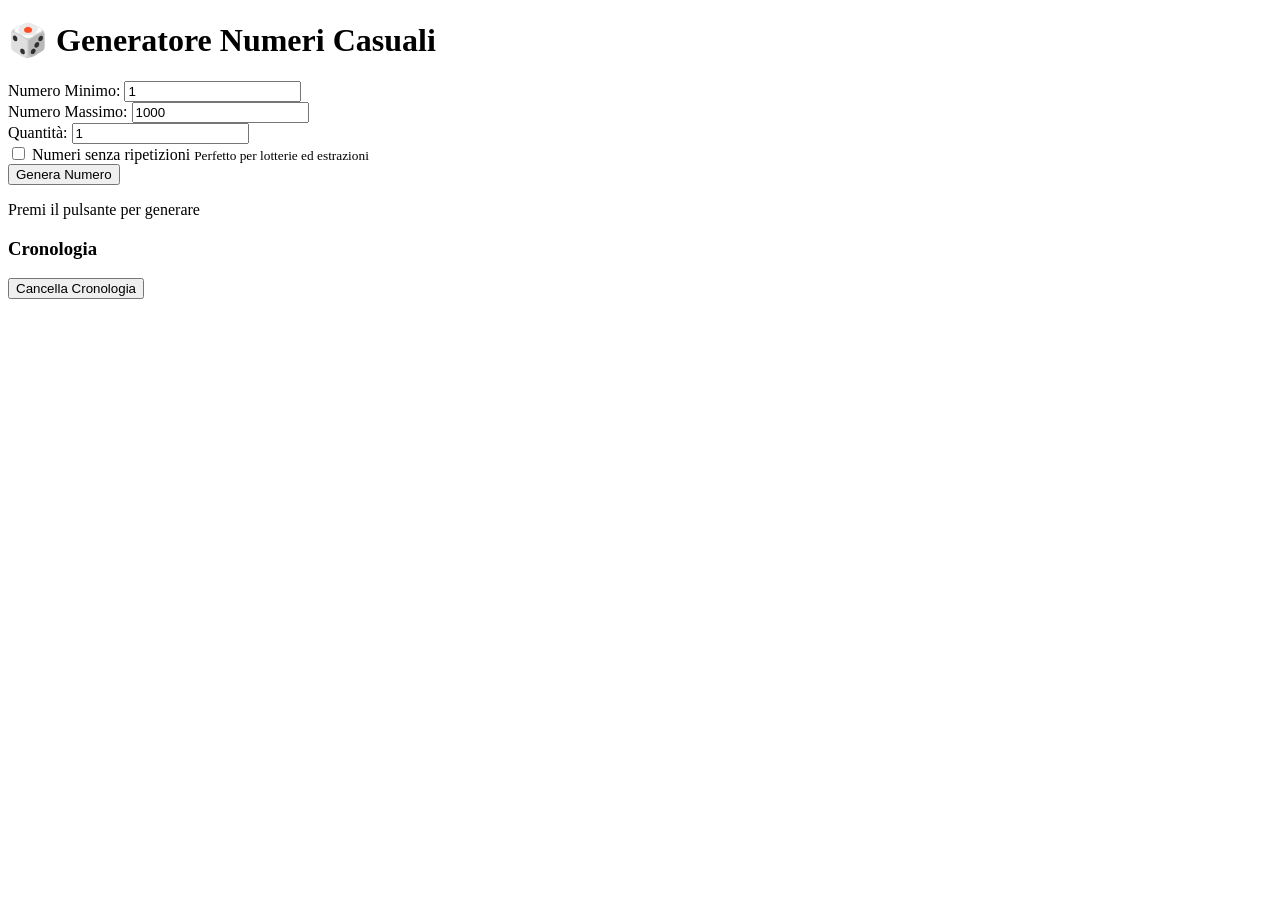
==== index.html @ 2c7859e4 "Aggiungi opzione per numeri senza ripetizioni - interfaccia" ====
<!DOCTYPE html>
<html lang="it">
<head>
    <meta charset="UTF-8">
    <meta name="viewport" content="width=device-width, initial-scale=1.0">
    <title>Generatore Numeri Casuali</title>
    <link rel="stylesheet" href="style.css">
</head>
<body>
    <div class="container">
        <h1>🎲 Generatore Numeri Casuali</h1>
        
        <div class="settings">
            <div class="input-group">
                <label for="min">Numero Minimo:</label>
                <input type="number" id="min" value="1">
            </div>
            
            <div class="input-group">
                <label for="max">Numero Massimo:</label>
                <input type="number" id="max" value="1000">
            </div>
            
            <div class="input-group">
                <label for="count">Quantità:</label>
                <input type="number" id="count" value="1" min="1">
            </div>
            
            <div class="input-group checkbox-group">
                <label class="checkbox-label">
                    <input type="checkbox" id="uniqueNumbers">
                    <span class="checkmark"></span>
                    Numeri senza ripetizioni
                    <small class="help-text">Perfetto per lotterie ed estrazioni</small>
                </label>
            </div>
        </div>
        
        <button id="generateBtn" class="generate-btn">Genera Numero</button>
        
        <div class="result" id="result">
            <p>Premi il pulsante per generare</p>
        </div>
        
        <div class="history">
            <h3>Cronologia</h3>
            <div id="historyList"></div>
            <button id="clearBtn" class="clear-btn">Cancella Cronologia</button>
        </div>
    </div>
    
    <script src="script.js"></script>
</body>
</html>
---- style.css ----
{\rtf1\ansi\ansicpg1252\cocoartf2865
\cocoatextscaling0\cocoaplatform0{\fonttbl\f0\fswiss\fcharset0 Helvetica;}
{\colortbl;\red255\green255\blue255;}
{\*\expandedcolortbl;;}
\paperw11900\paperh16840\margl1440\margr1440\vieww11520\viewh8400\viewkind0
\pard\tx720\tx1440\tx2160\tx2880\tx3600\tx4320\tx5040\tx5760\tx6480\tx7200\tx7920\tx8640\pardirnatural\partightenfactor0

\f0\fs24 \cf0 * \{\
    margin: 0;\
    padding: 0;\
    box-sizing: border-box;\
\}\
\
body \{\
    font-family: 'Segoe UI', Tahoma, Geneva, Verdana, sans-serif;\
    background: linear-gradient(135deg, #667eea 0%, #764ba2 100%);\
    min-height: 100vh;\
    display: flex;\
    justify-content: center;\
    align-items: center;\
    padding: 20px;\
\}\
\
.container \{\
    background: white;\
    border-radius: 20px;\
    padding: 40px;\
    box-shadow: 0 20px 60px rgba(0, 0, 0, 0.3);\
    max-width: 500px;\
    width: 100%;\
\}\
\
h1 \{\
    text-align: center;\
    color: #333;\
    margin-bottom: 30px;\
    font-size: 2em;\
\}\
\
.settings \{\
    display: flex;\
    flex-direction: column;\
    gap: 15px;\
    margin-bottom: 25px;\
\}\
\
.input-group \{\
    display: flex;\
    flex-direction: column;\
    gap: 5px;\
\}\
\
label \{\
    color: #555;\
    font-weight: 600;\
    font-size: 0.9em;\
\}\
\
input[type="number"] \{\
    padding: 12px;\
    border: 2px solid #e0e0e0;\
    border-radius: 8px;\
    font-size: 1em;\
    transition: border-color 0.3s;\
\}\
\
input[type="number"]:focus \{\
    outline: none;\
    border-color: #667eea;\
\}\
\
.generate-btn \{\
    width: 100%;\
    padding: 15px;\
    background: linear-gradient(135deg, #667eea 0%, #764ba2 100%);\
    color: white;\
    border: none;\
    border-radius: 10px;\
    font-size: 1.1em;\
    font-weight: 600;\
    cursor: pointer;\
    transition: transform 0.2s, box-shadow 0.2s;\
\}\
\
.generate-btn:hover \{\
    transform: translateY(-2px);\
    box-shadow: 0 5px 20px rgba(102, 126, 234, 0.4);\
\}\
\
.generate-btn:active \{\
    transform: translateY(0);\
\}\
\
.result \{\
    margin: 25px 0;\
    padding: 30px;\
    background: #f8f9fa;\
    border-radius: 10px;\
    text-align: center;\
    min-height: 100px;\
    display: flex;\
    align-items: center;\
    justify-content: center;\
\}\
\
.result p \{\
    color: #666;\
    font-size: 1.1em;\
\}\
\
.numbers \{\
    display: flex;\
    flex-wrap: wrap;\
    gap: 10px;\
    justify-content: center;\
\}\
\
.number \{\
    background: linear-gradient(135deg, #667eea 0%, #764ba2 100%);\
    color: white;\
    padding: 15px 25px;\
    border-radius: 10px;\
    font-size: 1.5em;\
    font-weight: 700;\
    animation: fadeIn 0.3s ease-in;\
\}\
\
@keyframes fadeIn \{\
    from \{\
        opacity: 0;\
        transform: scale(0.8);\
    \}\
    to \{\
        opacity: 1;\
        transform: scale(1);\
    \}\
\}\
\
.history \{\
    margin-top: 30px;\
    padding-top: 20px;\
    border-top: 2px solid #e0e0e0;\
\}\
\
.history h3 \{\
    color: #333;\
    margin-bottom: 15px;\
    font-size: 1.2em;\
\}\
\
#historyList \{\
    max-height: 200px;\
    overflow-y: auto;\
    margin-bottom: 15px;\
\}\
\
.history-item \{\
    padding: 10px;\
    background: #f8f9fa;\
    margin-bottom: 8px;\
    border-radius: 6px;\
    color: #555;\
    font-size: 0.9em;\
\}\
\
.clear-btn \{\
    width: 100%;\
    padding: 10px;\
    background: #dc3545;\
    color: white;\
    border: none;\
    border-radius: 8px;\
    cursor: pointer;\
    font-weight: 600;\
    transition: background 0.3s;\
\}\
\
.clear-btn:hover \{\
    background: #c82333;\
\}\
\
@media (max-width: 600px) \{\
    .container \{\
        padding: 25px;\
    \}\
    \
    h1 \{\
        font-size: 1.5em;\
    \}\
\}\
}
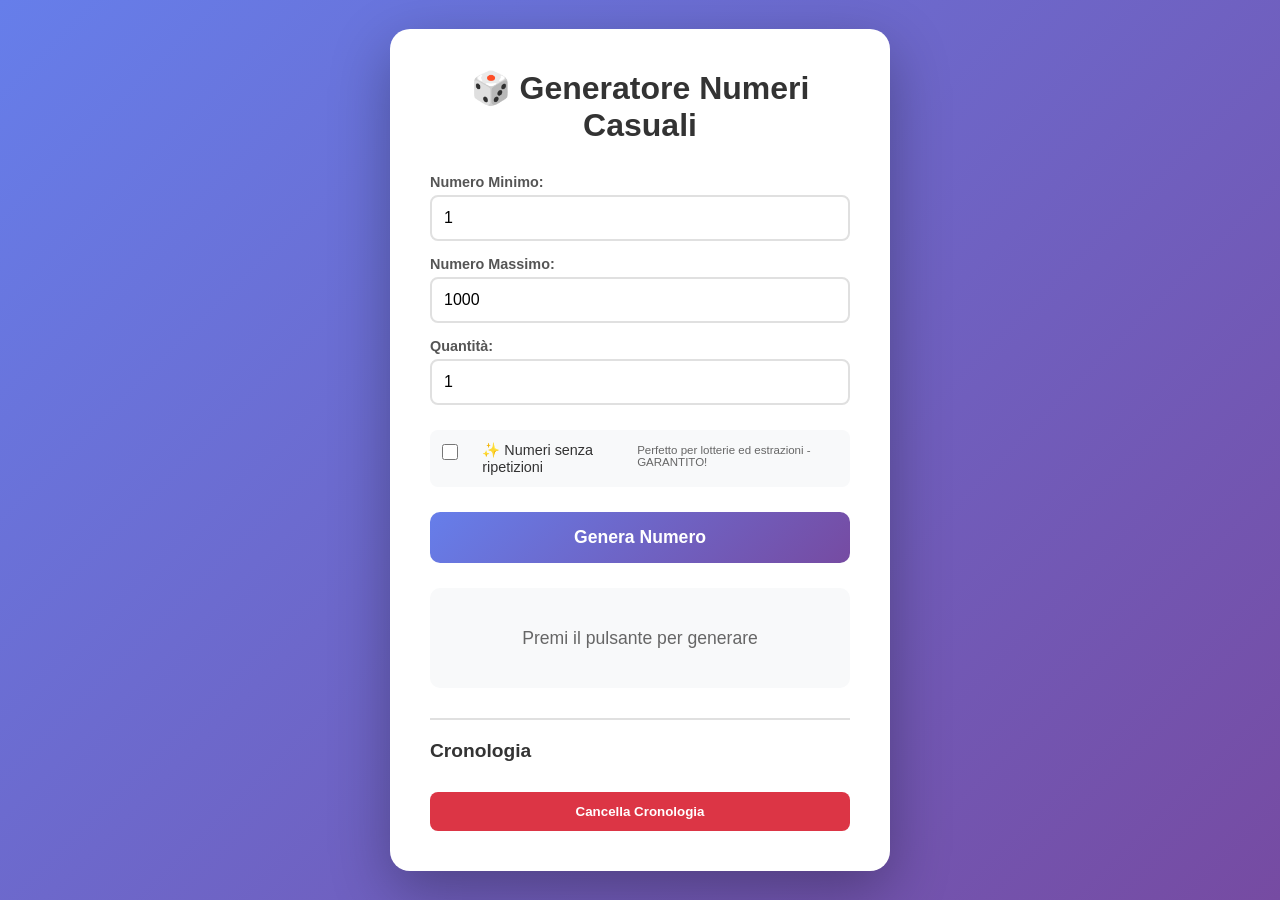
==== commit 4c2314e1: "🚀 FORCE UPDATE: Forza aggiornamento GitHub Pages con checkbox visibile" ====
--- a/index.html
+++ b/index.html
@@ -30,8 +30,8 @@
                 <label class="checkbox-label">
                     <input type="checkbox" id="uniqueNumbers">
                     <span class="checkmark"></span>
-                    Numeri senza ripetizioni
-                    <small class="help-text">Perfetto per lotterie ed estrazioni</small>
+                    ✨ Numeri senza ripetizioni
+                    <small class="help-text">Perfetto per lotterie ed estrazioni - GARANTITO!</small>
                 </label>
             </div>
         </div>
--- a/style.css
+++ b/style.css
@@ -1,191 +1,339 @@
-{\rtf1\ansi\ansicpg1252\cocoartf2865
-\cocoatextscaling0\cocoaplatform0{\fonttbl\f0\fswiss\fcharset0 Helvetica;}
-{\colortbl;\red255\green255\blue255;}
-{\*\expandedcolortbl;;}
-\paperw11900\paperh16840\margl1440\margr1440\vieww11520\viewh8400\viewkind0
-\pard\tx720\tx1440\tx2160\tx2880\tx3600\tx4320\tx5040\tx5760\tx6480\tx7200\tx7920\tx8640\pardirnatural\partightenfactor0
-
-\f0\fs24 \cf0 * \{\
-    margin: 0;\
-    padding: 0;\
-    box-sizing: border-box;\
-\}\
-\
-body \{\
-    font-family: 'Segoe UI', Tahoma, Geneva, Verdana, sans-serif;\
-    background: linear-gradient(135deg, #667eea 0%, #764ba2 100%);\
-    min-height: 100vh;\
-    display: flex;\
-    justify-content: center;\
-    align-items: center;\
-    padding: 20px;\
-\}\
-\
-.container \{\
-    background: white;\
-    border-radius: 20px;\
-    padding: 40px;\
-    box-shadow: 0 20px 60px rgba(0, 0, 0, 0.3);\
-    max-width: 500px;\
-    width: 100%;\
-\}\
-\
-h1 \{\
-    text-align: center;\
-    color: #333;\
-    margin-bottom: 30px;\
-    font-size: 2em;\
-\}\
-\
-.settings \{\
-    display: flex;\
-    flex-direction: column;\
-    gap: 15px;\
-    margin-bottom: 25px;\
-\}\
-\
-.input-group \{\
-    display: flex;\
-    flex-direction: column;\
-    gap: 5px;\
-\}\
-\
-label \{\
-    color: #555;\
-    font-weight: 600;\
-    font-size: 0.9em;\
-\}\
-\
-input[type="number"] \{\
-    padding: 12px;\
-    border: 2px solid #e0e0e0;\
-    border-radius: 8px;\
-    font-size: 1em;\
-    transition: border-color 0.3s;\
-\}\
-\
-input[type="number"]:focus \{\
-    outline: none;\
-    border-color: #667eea;\
-\}\
-\
-.generate-btn \{\
-    width: 100%;\
-    padding: 15px;\
-    background: linear-gradient(135deg, #667eea 0%, #764ba2 100%);\
-    color: white;\
-    border: none;\
-    border-radius: 10px;\
-    font-size: 1.1em;\
-    font-weight: 600;\
-    cursor: pointer;\
-    transition: transform 0.2s, box-shadow 0.2s;\
-\}\
-\
-.generate-btn:hover \{\
-    transform: translateY(-2px);\
-    box-shadow: 0 5px 20px rgba(102, 126, 234, 0.4);\
-\}\
-\
-.generate-btn:active \{\
-    transform: translateY(0);\
-\}\
-\
-.result \{\
-    margin: 25px 0;\
-    padding: 30px;\
-    background: #f8f9fa;\
-    border-radius: 10px;\
-    text-align: center;\
-    min-height: 100px;\
-    display: flex;\
-    align-items: center;\
-    justify-content: center;\
-\}\
-\
-.result p \{\
-    color: #666;\
-    font-size: 1.1em;\
-\}\
-\
-.numbers \{\
-    display: flex;\
-    flex-wrap: wrap;\
-    gap: 10px;\
-    justify-content: center;\
-\}\
-\
-.number \{\
-    background: linear-gradient(135deg, #667eea 0%, #764ba2 100%);\
-    color: white;\
-    padding: 15px 25px;\
-    border-radius: 10px;\
-    font-size: 1.5em;\
-    font-weight: 700;\
-    animation: fadeIn 0.3s ease-in;\
-\}\
-\
-@keyframes fadeIn \{\
-    from \{\
-        opacity: 0;\
-        transform: scale(0.8);\
-    \}\
-    to \{\
-        opacity: 1;\
-        transform: scale(1);\
-    \}\
-\}\
-\
-.history \{\
-    margin-top: 30px;\
-    padding-top: 20px;\
-    border-top: 2px solid #e0e0e0;\
-\}\
-\
-.history h3 \{\
-    color: #333;\
-    margin-bottom: 15px;\
-    font-size: 1.2em;\
-\}\
-\
-#historyList \{\
-    max-height: 200px;\
-    overflow-y: auto;\
-    margin-bottom: 15px;\
-\}\
-\
-.history-item \{\
-    padding: 10px;\
-    background: #f8f9fa;\
-    margin-bottom: 8px;\
-    border-radius: 6px;\
-    color: #555;\
-    font-size: 0.9em;\
-\}\
-\
-.clear-btn \{\
-    width: 100%;\
-    padding: 10px;\
-    background: #dc3545;\
-    color: white;\
-    border: none;\
-    border-radius: 8px;\
-    cursor: pointer;\
-    font-weight: 600;\
-    transition: background 0.3s;\
-\}\
-\
-.clear-btn:hover \{\
-    background: #c82333;\
-\}\
-\
-@media (max-width: 600px) \{\
-    .container \{\
-        padding: 25px;\
-    \}\
-    \
-    h1 \{\
-        font-size: 1.5em;\
-    \}\
-\}\
+* {
+    margin: 0;
+    padding: 0;
+    box-sizing: border-box;
+}
+
+body {
+    font-family: 'Segoe UI', Tahoma, Geneva, Verdana, sans-serif;
+    background: linear-gradient(135deg, #667eea 0%, #764ba2 100%);
+    min-height: 100vh;
+    display: flex;
+    justify-content: center;
+    align-items: center;
+    padding: 20px;
+}
+
+.container {
+    background: white;
+    border-radius: 20px;
+    padding: 40px;
+    box-shadow: 0 20px 60px rgba(0, 0, 0, 0.3);
+    max-width: 500px;
+    width: 100%;
+}
+
+h1 {
+    text-align: center;
+    color: #333;
+    margin-bottom: 30px;
+    font-size: 2em;
+}
+
+.settings {
+    display: flex;
+    flex-direction: column;
+    gap: 15px;
+    margin-bottom: 25px;
+}
+
+.input-group {
+    display: flex;
+    flex-direction: column;
+    gap: 5px;
+}
+
+label {
+    color: #555;
+    font-weight: 600;
+    font-size: 0.9em;
+}
+
+input[type="number"] {
+    padding: 12px;
+    border: 2px solid #e0e0e0;
+    border-radius: 8px;
+    font-size: 1em;
+    transition: border-color 0.3s;
+}
+
+input[type="number"]:focus {
+    outline: none;
+    border-color: #667eea;
+}
+
+/* Styling per checkbox numeri unici */
+.checkbox-group {
+    margin-top: 10px;
+}
+
+.checkbox-label {
+    display: flex;
+    align-items: flex-start;
+    gap: 12px;
+    cursor: pointer;
+    font-weight: 500;
+    color: #333;
+    padding: 12px;
+    background: #f8f9fa;
+    border-radius: 8px;
+    transition: background 0.3s;
+}
+
+.checkbox-label:hover {
+    background: #e9ecef;
+}
+
+input[type="checkbox"] {
+    width: 20px;
+    height: 20px;
+    margin: 0;
+    cursor: pointer;
+    accent-color: #667eea;
+}
+
+.help-text {
+    display: block;
+    color: #666;
+    font-size: 0.8em;
+    font-weight: 400;
+    margin-top: 2px;
+}
+
+.generate-btn {
+    width: 100%;
+    padding: 15px;
+    background: linear-gradient(135deg, #667eea 0%, #764ba2 100%);
+    color: white;
+    border: none;
+    border-radius: 10px;
+    font-size: 1.1em;
+    font-weight: 600;
+    cursor: pointer;
+    transition: transform 0.2s, box-shadow 0.2s;
+}
+
+.generate-btn:hover {
+    transform: translateY(-2px);
+    box-shadow: 0 5px 20px rgba(102, 126, 234, 0.4);
+}
+
+.generate-btn:active {
+    transform: translateY(0);
+}
+
+.result {
+    margin: 25px 0;
+    padding: 30px;
+    background: #f8f9fa;
+    border-radius: 10px;
+    text-align: center;
+    min-height: 100px;
+    display: flex;
+    flex-direction: column;
+    align-items: center;
+    justify-content: center;
+    gap: 15px;
+}
+
+.result p {
+    color: #666;
+    font-size: 1.1em;
+}
+
+/* Badge per numeri unici */
+.unique-badge {
+    background: linear-gradient(135deg, #16a085 0%, #2ecc71 100%);
+    color: white;
+    padding: 10px 20px;
+    border-radius: 25px;
+    font-size: 0.95em;
+    font-weight: 600;
+    margin-bottom: 15px;
+    box-shadow: 0 3px 15px rgba(22, 160, 133, 0.3);
+    animation: bounceIn 0.5s ease-out;
+}
+
+@keyframes bounceIn {
+    0% { transform: scale(0.3); opacity: 0; }
+    50% { transform: scale(1.1); }
+    100% { transform: scale(1); opacity: 1; }
+}
+
+.numbers {
+    display: flex;
+    flex-wrap: wrap;
+    gap: 10px;
+    justify-content: center;
+    width: 100%;
+}
+
+.number {
+    background: linear-gradient(135deg, #667eea 0%, #764ba2 100%);
+    color: white;
+    padding: 15px 25px;
+    border-radius: 12px;
+    font-size: 1.5em;
+    font-weight: 700;
+    animation: fadeIn 0.5s ease-in;
+    position: relative;
+    box-shadow: 0 4px 15px rgba(102, 126, 234, 0.3);
+}
+
+/* Stile speciale per numeri unici - più verde e distintivo */
+.number.unique {
+    background: linear-gradient(135deg, #16a085 0%, #2ecc71 100%);
+    box-shadow: 0 4px 15px rgba(22, 160, 133, 0.4);
+    border: 2px solid rgba(255, 255, 255, 0.3);
+}
+
+.number.unique::before {
+    content: "✓";
+    position: absolute;
+    top: -5px;
+    right: -5px;
+    background: #27ae60;
+    color: white;
+    border-radius: 50%;
+    width: 20px;
+    height: 20px;
+    font-size: 12px;
+    display: flex;
+    align-items: center;
+    justify-content: center;
+    font-weight: bold;
+}
+
+@keyframes fadeIn {
+    from {
+        opacity: 0;
+        transform: scale(0.8) translateY(20px);
+    }
+    to {
+        opacity: 1;
+        transform: scale(1) translateY(0);
+    }
+}
+
+.history {
+    margin-top: 30px;
+    padding-top: 20px;
+    border-top: 2px solid #e0e0e0;
+}
+
+.history h3 {
+    color: #333;
+    margin-bottom: 15px;
+    font-size: 1.2em;
+}
+
+#historyList {
+    max-height: 250px;
+    overflow-y: auto;
+    margin-bottom: 15px;
+}
+
+.history-item {
+    padding: 15px;
+    background: #f8f9fa;
+    margin-bottom: 10px;
+    border-radius: 10px;
+    color: #555;
+    font-size: 0.9em;
+    border-left: 4px solid #e0e0e0;
+    transition: border-color 0.3s;
+}
+
+.history-item:hover {
+    border-left-color: #667eea;
+    background: #f1f3f4;
+}
+
+.history-content {
+    display: flex;
+    flex-direction: column;
+    gap: 8px;
+}
+
+.history-numbers {
+    display: flex;
+    align-items: center;
+    flex-wrap: wrap;
+    gap: 8px;
+}
+
+.history-details {
+    color: #777;
+    font-size: 0.85em;
+}
+
+/* Badge nella cronologia */
+.history-badge {
+    padding: 3px 8px;
+    border-radius: 12px;
+    font-size: 0.7em;
+    font-weight: 600;
+    display: inline-block;
+}
+
+.unique-badge-small {
+    background: #16a085;
+    color: white;
+}
+
+.count-badge {
+    background: #667eea;
+    color: white;
+}
+
+.clear-btn {
+    width: 100%;
+    padding: 12px;
+    background: #dc3545;
+    color: white;
+    border: none;
+    border-radius: 8px;
+    cursor: pointer;
+    font-weight: 600;
+    transition: background 0.3s, transform 0.2s;
+}
+
+.clear-btn:hover {
+    background: #c82333;
+    transform: translateY(-1px);
+}
+
+.clear-btn:active {
+    transform: translateY(0);
+}
+
+@media (max-width: 600px) {
+    .container {
+        padding: 25px;
+        margin: 10px;
+    }
+    
+    h1 {
+        font-size: 1.6em;
+    }
+    
+    .checkbox-label {
+        font-size: 0.9em;
+        padding: 10px;
+    }
+    
+    .number {
+        padding: 12px 18px;
+        font-size: 1.3em;
+        min-width: 60px;
+    }
+    
+    .unique-badge {
+        font-size: 0.85em;
+        padding: 8px 16px;
+    }
+    
+    .result {
+        padding: 20px;
+    }
 }
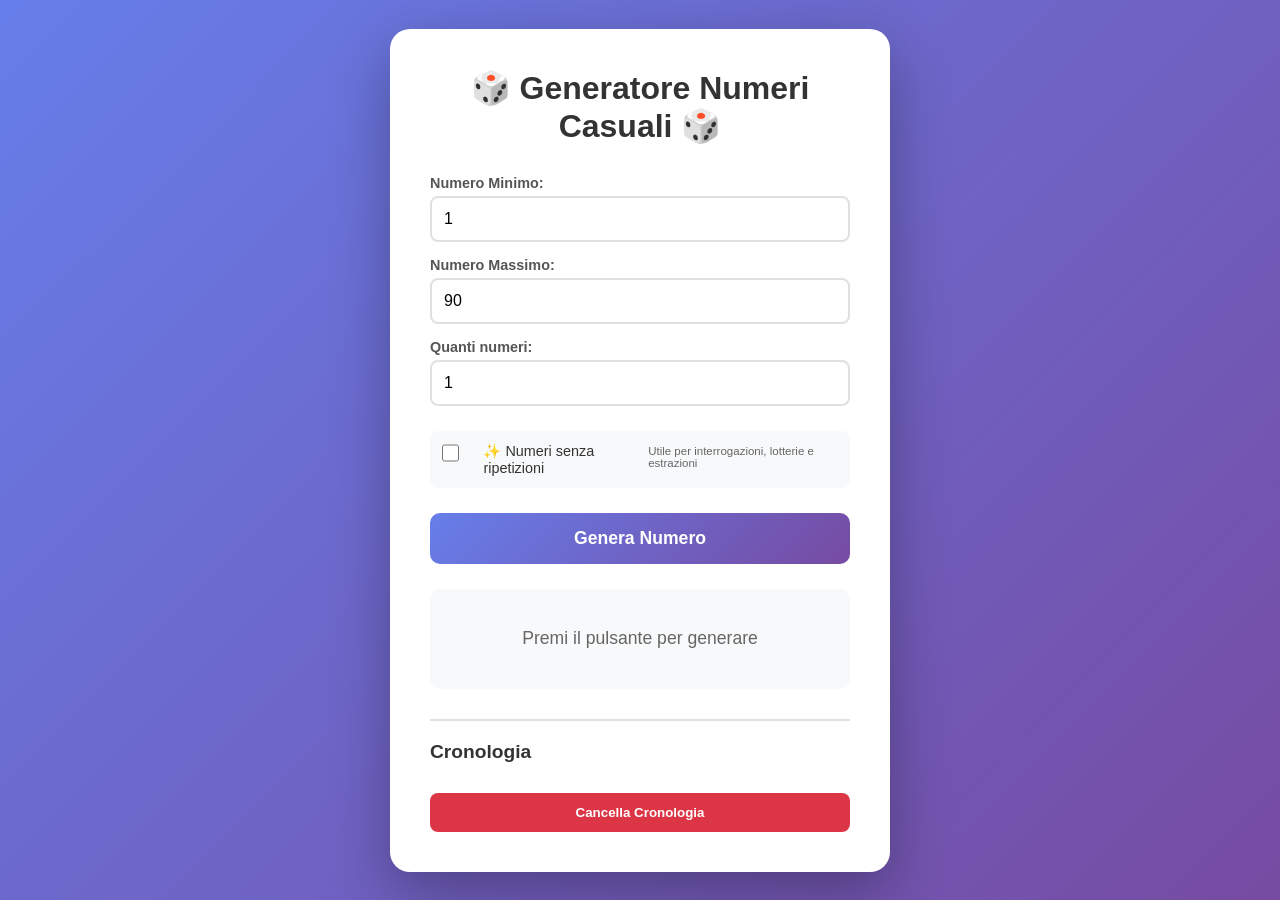
==== commit c5dc3adf: "Modificato dopo la correzione di Perplexity 90 come numero di default" ====
--- a/index.html
+++ b/index.html
@@ -8,7 +8,7 @@
 </head>
 <body>
     <div class="container">
-        <h1>🎲 Generatore Numeri Casuali</h1>
+        <h1>🎲 Generatore Numeri Casuali 🎲</h1>
         
         <div class="settings">
             <div class="input-group">
@@ -18,11 +18,11 @@
             
             <div class="input-group">
                 <label for="max">Numero Massimo:</label>
-                <input type="number" id="max" value="1000">
+                <input type="number" id="max" value="90">
             </div>
             
             <div class="input-group">
-                <label for="count">Quantità:</label>
+                <label for="count">Quanti numeri:</label>
                 <input type="number" id="count" value="1" min="1">
             </div>
             
@@ -31,7 +31,7 @@
                     <input type="checkbox" id="uniqueNumbers">
                     <span class="checkmark"></span>
                     ✨ Numeri senza ripetizioni
-                    <small class="help-text">Perfetto per lotterie ed estrazioni - GARANTITO!</small>
+                    <small class="help-text">Utile per interrogazioni, lotterie e estrazioni</small>
                 </label>
             </div>
         </div>
@@ -51,4 +51,4 @@
     
     <script src="script.js"></script>
 </body>
-</html>+</html>
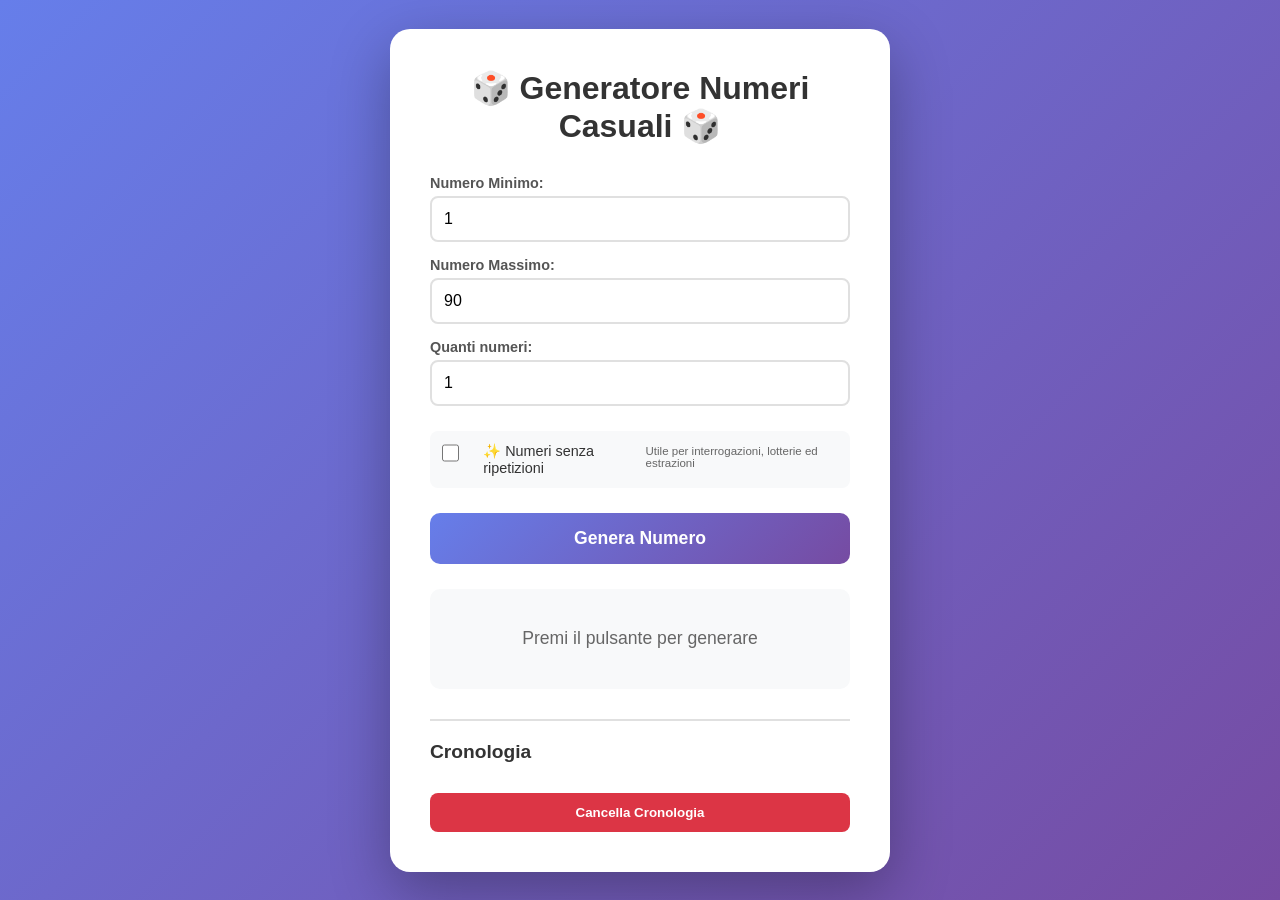
==== commit f0c1444a: "Update index.html" ====
--- a/index.html
+++ b/index.html
@@ -31,7 +31,7 @@
                     <input type="checkbox" id="uniqueNumbers">
                     <span class="checkmark"></span>
                     ✨ Numeri senza ripetizioni
-                    <small class="help-text">Utile per interrogazioni, lotterie e estrazioni</small>
+                    <small class="help-text">Utile per interrogazioni, lotterie ed estrazioni</small>
                 </label>
             </div>
         </div>
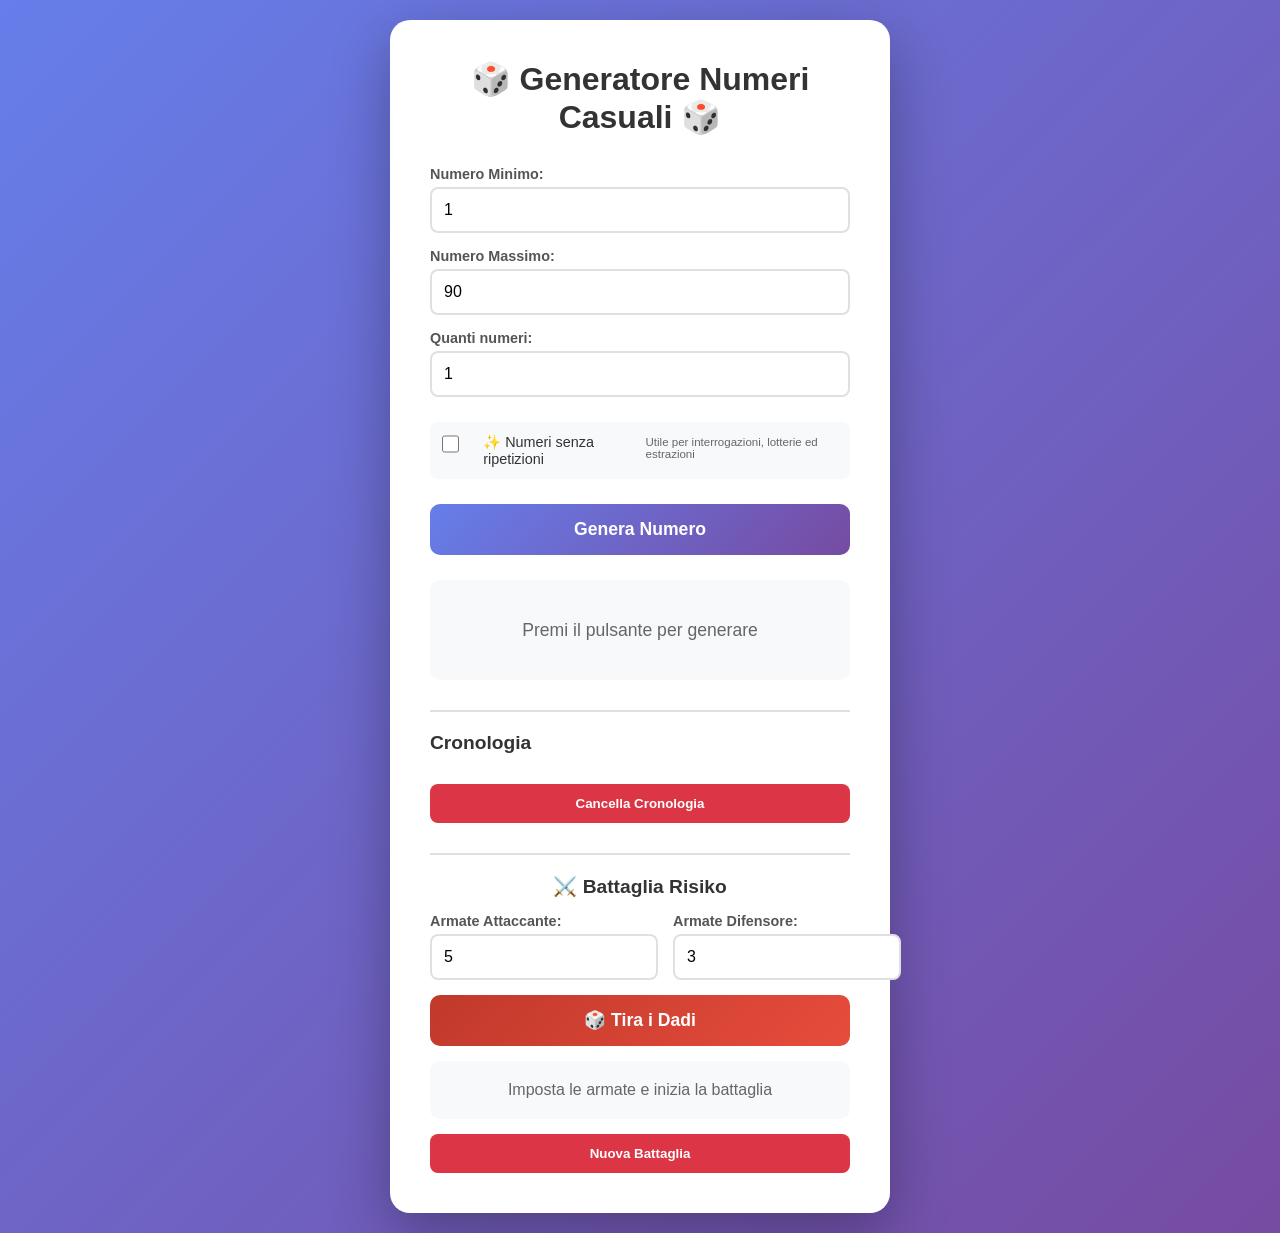
==== commit a00bb148: "Aggiunge sezione Battaglia Risiko con regole ufficiali dei dadi Simula round di combattimento (attac" ====
--- a/index.html
+++ b/index.html
@@ -47,8 +47,30 @@
             <div id="historyList"></div>
             <button id="clearBtn" class="clear-btn">Cancella Cronologia</button>
         </div>
+
+        <div class="risiko-section">
+            <h3>⚔️ Battaglia Risiko</h3>
+            <div class="risiko-settings">
+                <div class="input-group">
+                    <label for="attackerArmies">Armate Attaccante:</label>
+                    <input type="number" id="attackerArmies" value="5" min="2">
+                </div>
+                <div class="input-group">
+                    <label for="defenderArmies">Armate Difensore:</label>
+                    <input type="number" id="defenderArmies" value="3" min="1">
+                </div>
+            </div>
+
+            <button id="rollBattleBtn" class="battle-btn">🎲 Tira i Dadi</button>
+
+            <div class="battle-result" id="battleResult">
+                <p>Imposta le armate e inizia la battaglia</p>
+            </div>
+
+            <button id="resetBattleBtn" class="clear-btn">Nuova Battaglia</button>
+        </div>
     </div>
-    
+
     <script src="script.js"></script>
 </body>
 </html>
--- a/style.css
+++ b/style.css
@@ -307,33 +307,165 @@
     transform: translateY(0);
 }
 
+/* Sezione Battaglia Risiko */
+.risiko-section {
+    margin-top: 30px;
+    padding-top: 20px;
+    border-top: 2px solid #e0e0e0;
+}
+
+.risiko-section h3 {
+    color: #333;
+    margin-bottom: 15px;
+    font-size: 1.2em;
+    text-align: center;
+}
+
+.risiko-settings {
+    display: flex;
+    gap: 15px;
+    margin-bottom: 15px;
+}
+
+.risiko-settings .input-group {
+    flex: 1;
+}
+
+.battle-btn {
+    width: 100%;
+    padding: 15px;
+    background: linear-gradient(135deg, #c0392b 0%, #e74c3c 100%);
+    color: white;
+    border: none;
+    border-radius: 10px;
+    font-size: 1.1em;
+    font-weight: 600;
+    cursor: pointer;
+    transition: transform 0.2s, box-shadow 0.2s;
+    margin-bottom: 15px;
+}
+
+.battle-btn:hover:not(:disabled) {
+    transform: translateY(-2px);
+    box-shadow: 0 5px 20px rgba(231, 76, 60, 0.4);
+}
+
+.battle-btn:disabled {
+    background: #bdc3c7;
+    cursor: not-allowed;
+    transform: none;
+}
+
+.battle-result {
+    padding: 20px;
+    background: #f8f9fa;
+    border-radius: 10px;
+    text-align: center;
+    margin-bottom: 15px;
+}
+
+.battle-result p {
+    color: #666;
+}
+
+.dice-row {
+    display: flex;
+    justify-content: space-around;
+    gap: 20px;
+    margin-bottom: 15px;
+}
+
+.dice-group strong {
+    display: block;
+    margin-bottom: 8px;
+    color: #333;
+}
+
+.dice {
+    display: flex;
+    gap: 8px;
+    justify-content: center;
+}
+
+.die {
+    width: 40px;
+    height: 40px;
+    display: flex;
+    align-items: center;
+    justify-content: center;
+    border-radius: 8px;
+    font-weight: 700;
+    font-size: 1.2em;
+    color: white;
+    box-shadow: 0 3px 10px rgba(0, 0, 0, 0.2);
+    animation: fadeIn 0.4s ease-in;
+}
+
+.attack-die {
+    background: linear-gradient(135deg, #e74c3c 0%, #c0392b 100%);
+}
+
+.defense-die {
+    background: linear-gradient(135deg, #2980b9 0%, #2c3e50 100%);
+}
+
+.round-outcome {
+    font-weight: 600;
+    color: #333;
+    margin-bottom: 10px;
+}
+
+.armies-status {
+    display: flex;
+    justify-content: space-around;
+    font-size: 0.95em;
+    color: #555;
+}
+
+.battle-final-message {
+    margin-top: 10px;
+    font-weight: 700;
+    color: #16a085;
+}
+
 @media (max-width: 600px) {
     .container {
         padding: 25px;
         margin: 10px;
     }
-    
+
     h1 {
         font-size: 1.6em;
     }
-    
+
     .checkbox-label {
         font-size: 0.9em;
         padding: 10px;
     }
-    
+
     .number {
         padding: 12px 18px;
         font-size: 1.3em;
         min-width: 60px;
     }
-    
+
     .unique-badge {
         font-size: 0.85em;
         padding: 8px 16px;
     }
-    
+
     .result {
         padding: 20px;
     }
+
+    .risiko-settings {
+        flex-direction: column;
+        gap: 10px;
+    }
+
+    .die {
+        width: 32px;
+        height: 32px;
+        font-size: 1em;
+    }
 }
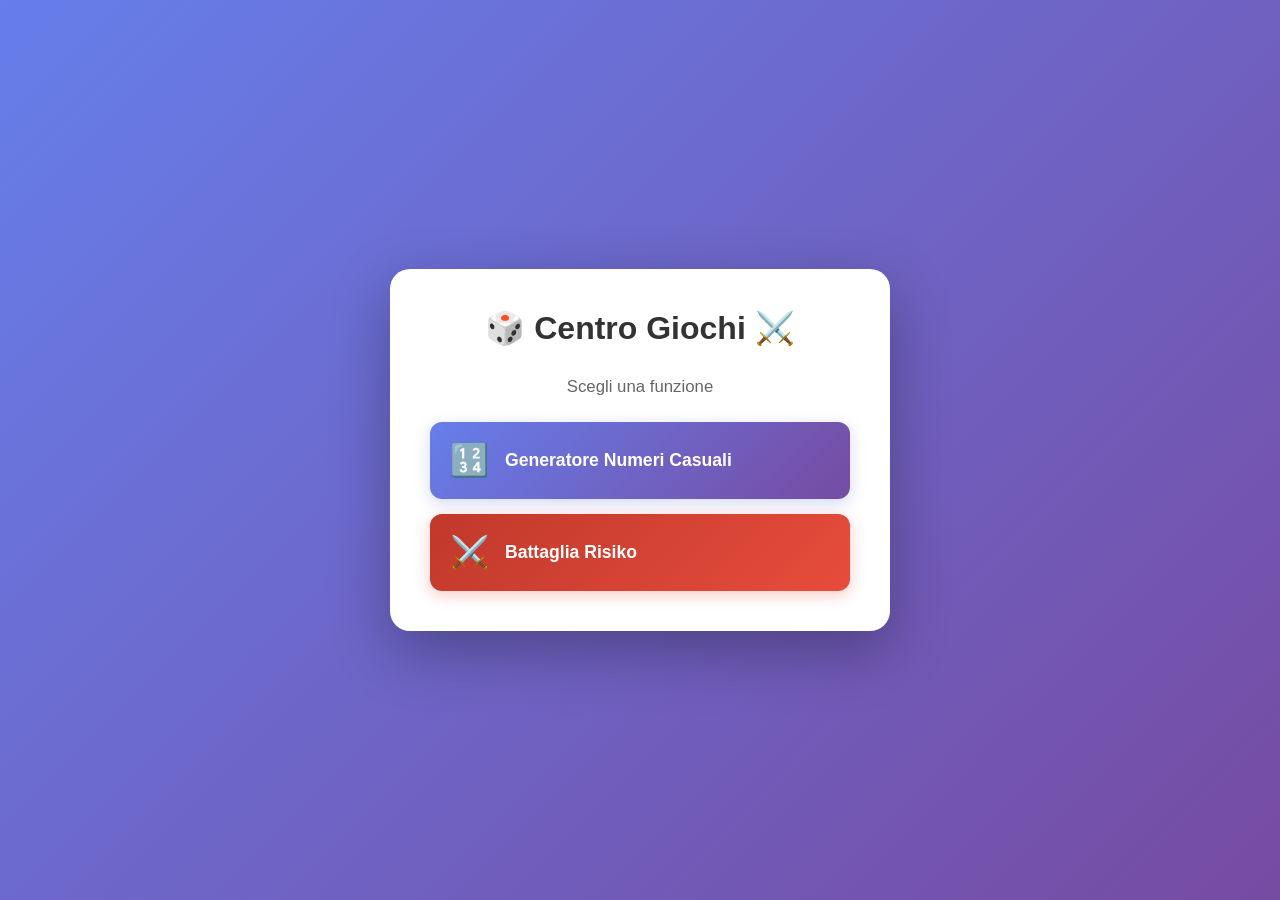
==== commit 565f3060: "Separa Generatore Numeri e Battaglia Risiko in pagine distinte con menu iniziale Aggiunge una pagina" ====
--- a/index.html
+++ b/index.html
@@ -3,74 +3,24 @@
 <head>
     <meta charset="UTF-8">
     <meta name="viewport" content="width=device-width, initial-scale=1.0">
-    <title>Generatore Numeri Casuali</title>
+    <title>Centro Giochi</title>
     <link rel="stylesheet" href="style.css">
 </head>
 <body>
-    <div class="container">
-        <h1>🎲 Generatore Numeri Casuali 🎲</h1>
-        
-        <div class="settings">
-            <div class="input-group">
-                <label for="min">Numero Minimo:</label>
-                <input type="number" id="min" value="1">
-            </div>
-            
-            <div class="input-group">
-                <label for="max">Numero Massimo:</label>
-                <input type="number" id="max" value="90">
-            </div>
-            
-            <div class="input-group">
-                <label for="count">Quanti numeri:</label>
-                <input type="number" id="count" value="1" min="1">
-            </div>
-            
-            <div class="input-group checkbox-group">
-                <label class="checkbox-label">
-                    <input type="checkbox" id="uniqueNumbers">
-                    <span class="checkmark"></span>
-                    ✨ Numeri senza ripetizioni
-                    <small class="help-text">Utile per interrogazioni, lotterie ed estrazioni</small>
-                </label>
-            </div>
-        </div>
-        
-        <button id="generateBtn" class="generate-btn">Genera Numero</button>
-        
-        <div class="result" id="result">
-            <p>Premi il pulsante per generare</p>
-        </div>
-        
-        <div class="history">
-            <h3>Cronologia</h3>
-            <div id="historyList"></div>
-            <button id="clearBtn" class="clear-btn">Cancella Cronologia</button>
-        </div>
+    <div class="container menu-container">
+        <h1>🎲 Centro Giochi ⚔️</h1>
+        <p class="menu-subtitle">Scegli una funzione</p>
 
-        <div class="risiko-section">
-            <h3>⚔️ Battaglia Risiko</h3>
-            <div class="risiko-settings">
-                <div class="input-group">
-                    <label for="attackerArmies">Armate Attaccante:</label>
-                    <input type="number" id="attackerArmies" value="5" min="2">
-                </div>
-                <div class="input-group">
-                    <label for="defenderArmies">Armate Difensore:</label>
-                    <input type="number" id="defenderArmies" value="3" min="1">
-                </div>
-            </div>
-
-            <button id="rollBattleBtn" class="battle-btn">🎲 Tira i Dadi</button>
-
-            <div class="battle-result" id="battleResult">
-                <p>Imposta le armate e inizia la battaglia</p>
-            </div>
-
-            <button id="resetBattleBtn" class="clear-btn">Nuova Battaglia</button>
+        <div class="menu-options">
+            <a href="generatore.html" class="menu-btn menu-btn-numbers">
+                <span class="menu-icon">🔢</span>
+                <span class="menu-label">Generatore Numeri Casuali</span>
+            </a>
+            <a href="risiko.html" class="menu-btn menu-btn-risiko">
+                <span class="menu-icon">⚔️</span>
+                <span class="menu-label">Battaglia Risiko</span>
+            </a>
         </div>
     </div>
-
-    <script src="script.js"></script>
 </body>
 </html>
--- a/style.css
+++ b/style.css
@@ -308,19 +308,6 @@
 }
 
 /* Sezione Battaglia Risiko */
-.risiko-section {
-    margin-top: 30px;
-    padding-top: 20px;
-    border-top: 2px solid #e0e0e0;
-}
-
-.risiko-section h3 {
-    color: #333;
-    margin-bottom: 15px;
-    font-size: 1.2em;
-    text-align: center;
-}
-
 .risiko-settings {
     display: flex;
     gap: 15px;
@@ -409,10 +396,29 @@
     background: linear-gradient(135deg, #2980b9 0%, #2c3e50 100%);
 }
 
-.round-outcome {
+.round-outcome-list {
+    list-style: none;
+    display: flex;
+    flex-direction: column;
+    gap: 8px;
+    margin-bottom: 15px;
+}
+
+.round-outcome-list li {
     font-weight: 600;
     color: #333;
-    margin-bottom: 10px;
+    background: white;
+    padding: 10px 15px;
+    border-radius: 8px;
+    text-align: left;
+}
+
+.round-outcome-list .attacker-loss {
+    border-left: 4px solid #e74c3c;
+}
+
+.round-outcome-list .defender-loss {
+    border-left: 4px solid #2980b9;
 }
 
 .armies-status {
@@ -428,6 +434,81 @@
     color: #16a085;
 }
 
+/* Link per tornare al menu */
+.back-link {
+    display: inline-block;
+    margin-bottom: 15px;
+    color: #667eea;
+    font-weight: 600;
+    text-decoration: none;
+    font-size: 0.95em;
+}
+
+.back-link:hover {
+    text-decoration: underline;
+}
+
+/* Menu iniziale */
+.menu-container {
+    text-align: center;
+}
+
+.menu-subtitle {
+    color: #666;
+    margin-bottom: 25px;
+    font-size: 1.05em;
+}
+
+.menu-options {
+    display: flex;
+    flex-direction: column;
+    gap: 15px;
+}
+
+.menu-btn {
+    display: flex;
+    align-items: center;
+    gap: 15px;
+    padding: 20px;
+    border-radius: 12px;
+    text-decoration: none;
+    color: white;
+    font-weight: 600;
+    font-size: 1.1em;
+    transition: transform 0.2s, box-shadow 0.2s;
+}
+
+.menu-btn:hover {
+    transform: translateY(-3px);
+}
+
+.menu-btn-numbers {
+    background: linear-gradient(135deg, #667eea 0%, #764ba2 100%);
+    box-shadow: 0 4px 15px rgba(102, 126, 234, 0.3);
+}
+
+.menu-btn-numbers:hover {
+    box-shadow: 0 8px 25px rgba(102, 126, 234, 0.45);
+}
+
+.menu-btn-risiko {
+    background: linear-gradient(135deg, #c0392b 0%, #e74c3c 100%);
+    box-shadow: 0 4px 15px rgba(231, 76, 60, 0.3);
+}
+
+.menu-btn-risiko:hover {
+    box-shadow: 0 8px 25px rgba(231, 76, 60, 0.45);
+}
+
+.menu-icon {
+    font-size: 1.8em;
+}
+
+.menu-label {
+    flex: 1;
+    text-align: left;
+}
+
 @media (max-width: 600px) {
     .container {
         padding: 25px;
